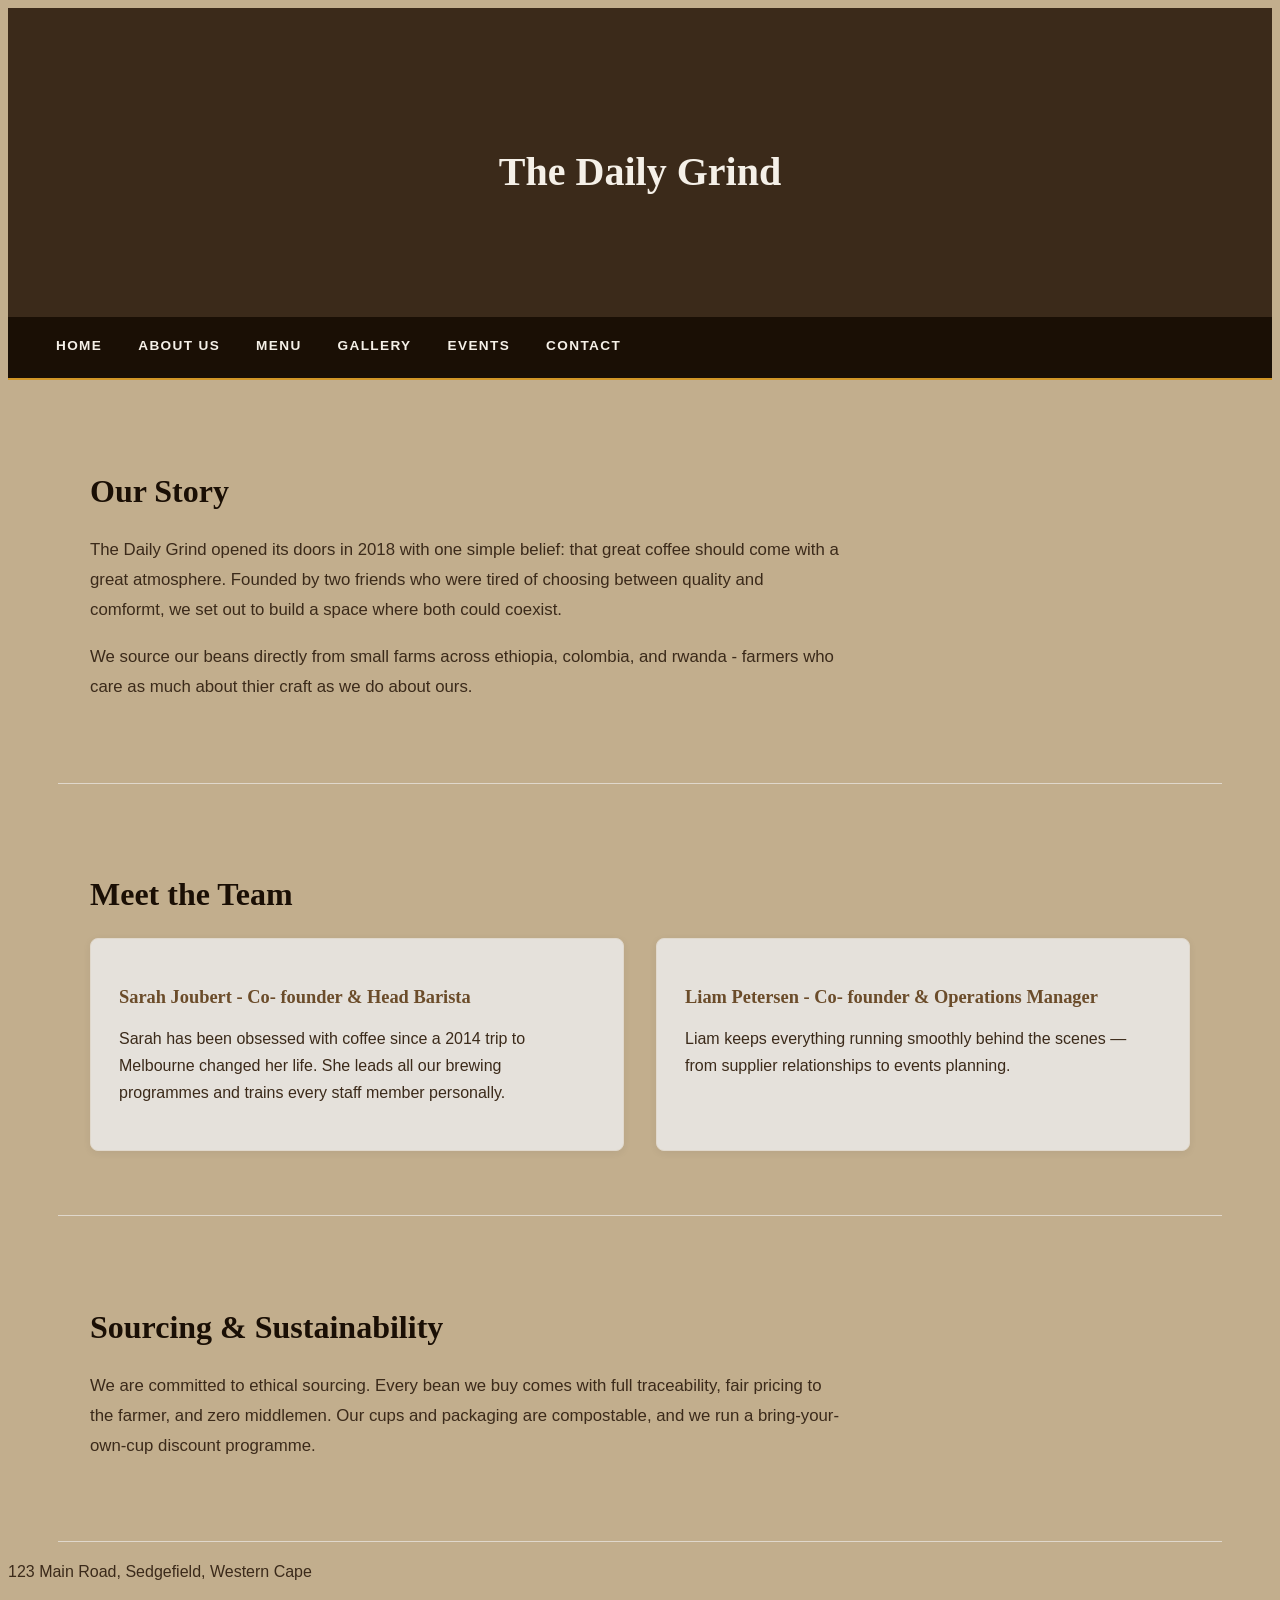
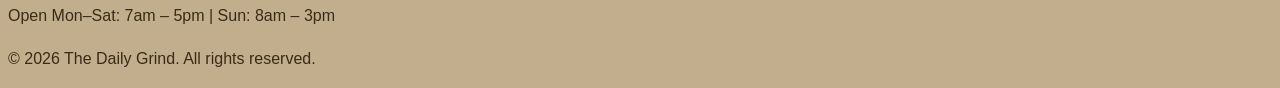
==== about.html @ 4b04cc8f "Add files via upload" ====
<!DOCTYPE html>
<html lang="en">
<head>
    <meta charset="UTF-8">
    <meta name="viewport" content="width=device-width, initial-scale=1.0">
    <title>The Daily Grind - Our Story</title>
        <link rel="stylesheet" href="../css/style.css">
</head>
<body>
    
    <header>
        <div class="about-hero">
        <h1>The Daily Grind</h1>
        </div>
    </header>

     <nav class="page-navbar">
        <ul class="nav-menu">
            <li class="nav-item">
                <a href="../index.html"class="nav-link">Home</a></li>
            <li class="nav-item">
                <a href="about.html"class="nav-link">About Us</a></li>
            <li class="nav-item">
                <a href="menu.html"class="nav-link">Menu</a></li>
            <li class="nav-item">
                <a href="gallery.html"class="nav-link">Gallery</a></li>
            <li class="nav-item">
                <a href="events.html"class="nav-link">Events</a></li>
            <li class="nav-item">
                <a href="contact.html"class="nav-link">Contact</a></li>
        </ul>
    </nav>

    <main>
        <section class="our-story">
            <h2>Our Story</h2>
            <p>
                The Daily Grind opened its doors in 2018 with one simple belief:  that great coffee should come with a great atmosphere. Founded by two friends who were tired of choosing between quality and comformt, we set out to build a space where both could coexist. 
            </p>
            <p> 
                We source our beans directly from small farms across ethiopia, colombia, and rwanda - farmers who care as much about thier craft as we do about ours.
            </p>
        </section>

<section class="meet-the-team">
                <h2>Meet the Team</h2>
<div class="team-grid">
      <div class="team-card">
                <h3>Sarah Joubert - Co- founder & Head Barista</h3>
                <p>
                    Sarah has been obsessed with coffee since a 2014 trip to Melbourne changed her life. She leads all our brewing programmes and trains every staff member personally.
                </p>
</div>
<div class="team-card">
            <article>
                <h3>Liam Petersen - Co- founder & Operations Manager</h3>
            <p>
                Liam keeps everything running smoothly behind the scenes — from supplier relationships to events planning.
            </p>
            </article>
</div>
</div>
        </section>

        <section class="sustainability">
            <h2>Sourcing &amp; Sustainability</h2>
            <p>
               We are committed to ethical sourcing. Every bean we buy comes with full traceability, fair pricing to the farmer, and zero middlemen. 
               Our cups and packaging are compostable, and we run a bring-your-own-cup discount programme.
            </p>
        </section> 
    </main>

    <footer>
      <p>123 Main Road, Sedgefield, Western Cape</p>
      <p>Open Mon–Sat: 7am – 5pm | Sun: 8am – 3pm</p>
      <p>&copy; 2026 The Daily Grind. All rights reserved.</p>
    </footer>  
</body>
</html>
---- css/style.css ----
/* ── BASE STYLES ── */
body {
  font-family: var(--font-body);
  font-size: 1rem;
  line-height: 1.7;
  color: var(--color-brown);
  background-color: var(--color-light);
}

h1, h2, h3, h4 {
  font-family: var(--font-heading);
  line-height: 1.25;
  color: var(--color-dark);
}

p {
  margin-bottom: 1rem;
}

a {
  color: var(--color-mid);
  text-decoration: none;
  transition: color 0.2s ease;
}

a:hover {
  color: var(--color-gold);
}

img {
  max-width: 100%;
  display: block;
}


/* ============================================
   HEADER
   ============================================ */
header {
  background-color: var(--color-brown);
  color: var(--color-cream);
  padding: 3rem 3rem;
  text-align: center;
}

.header-title {
  font-size: 2.8rem;
  color: var(--color-cream);
  letter-spacing: -0.02em;
  margin-bottom: 0.5rem;
}

.header-subtitle {
  font-size: 1.1rem;
  font-weight: 300;
  color: var(--color-gold);
  margin-bottom: 0;
}

/* ============================================
   NAVIGATION
   ============================================ */
nav.navbar {
  background-color: var(--color-dark);
  position: sticky;
  top: 0;
  z-index: 100;
  display: flex;
  align-items: center;
  justify-content: space-between;
  padding: 0 2rem;
  border-bottom: 2px solid var(--color-gold);
}

.nav-logo {
  text-decoration: none;
}

.logo-text {
  font-family: var(--font-heading);
  font-size: 1.3rem;
  font-style: italic;
  color: var(--color-gold);
  padding: 1rem 0;
}
/* ============================================
   PAGE NAVIGATION
   ============================================ */
nav.page-navbar {
  background-color: var(--color-dark);
  position:static;
  top: 0;
  z-index: 100;
  display: flex;
  align-items: center;
  justify-content: space-between;
  padding: 0 2rem;
  border-bottom: 2px solid var(--color-gold);
}

.page-nav-logo {
  text-decoration: none;
}

.logo-text {
  font-family: var(--font-heading);
  font-size: 1.3rem;
  font-style: italic;
  color: var(--color-gold);
  padding: 1rem 0;
}

/* remove default list styles */
.nav-menu {
  list-style: none;
  display: flex;
  align-items: center;
  gap: 0.25rem;
  margin: 0;
  padding: 0;
}

.nav-item {
  display: inline-block;
}

.nav-link {
  display: block;
  padding: 1.1rem 1rem;
  color: var(--color-cream);
  text-decoration: none;
  font-size: 0.85rem;
  font-weight: 700;
  letter-spacing: 0.1em;
  text-transform: uppercase;
  transition: color 0.2s ease, border-bottom 0.2s ease;
  border-bottom: 3px solid transparent;
}

.nav-link:hover {
  color: var(--color-gold);
  border-bottom: 3px solid var(--color-gold);
}

.nav-link.active {
  color: var(--color-gold);
  border-bottom: 3px solid var(--color-gold);
}

:root {
  --color-dark:    #1a0f05;
  --color-brown:   #3b2a1a;
  --color-mid:     #6b4c2a;
  --color-gold:    #d19628;
  --color-cream:   #f5f0e8;
  --color-light:   #c2ae8d;
  --color-white:   #ecebead7;
  --font-heading:  'Playfair Display', Georgia, serif;
  --font-body:     'Lato', Arial, sans-serif;
}
/* ============================================
   ABOUT PAGE
   ============================================ */
.about-hero {
  background-color: var(--color-brown);
  color: var(--color-cream);
  padding: 4rem 2rem;
  text-align: center;
}

.about-hero h1 {
  font-size: 2.5rem;
  color: var(--color-cream);
  margin-bottom: 0.5rem;
}

.about-hero p {
  color: var(--color-gold);
  font-size: 1.1rem;
}

.our-story,
.meet-the-team,
.sustainability {
  max-width: 1100px;
  margin: 0 auto;
  padding: 4rem 2rem;
  border-bottom: 1px solid #e0d8cc;
}

.our-story h2,
.meet-the-team h2,
.sustainability h2 {
  font-size: 2rem;
  margin-bottom: 1.5rem;
  color: var(--color-dark);
}

.our-story p,
.sustainability p {
  max-width: 750px;
  font-size: 1.05rem;
  line-height: 1.8;
}

/* team cards */
.team-grid {
  display: flex;
  gap: 2rem;
  flex-wrap: wrap;
}

.team-card {
  background-color: var(--color-white);
  border: 1px solid #e0d8cc;
  border-radius: 8px;
  padding: 1.75rem;
  flex: 1 1 280px;
  box-shadow: 0 2px 8px rgba(0,0,0,0.06);
}

.team-card h3 {
  font-size: 1.15rem;
  color: var(--color-mid);
  margin-bottom: 0.5rem;
}

/* ============================================
   MENU PAGE
   ============================================ */
.menu-hero {
  background-color: var(--color-brown);
  color: var(--color-cream);
  padding: 4rem 2rem;
  text-align: center;
}

.menu-hero h1 {
  font-size: 2.5rem;
  color: var(--color-cream);
  margin-bottom: 0.5rem;
}

.menu-hero p {
  color: var(--color-gold);
}

/* each menu section */
#beverages,
#food,
#catering {
  max-width: 1100px;
  margin: 0 auto;
  padding: 3rem 2rem;
  border-bottom: 1px solid #e0d8cc;
}

#beverages h2,
#food h2,
#catering h2 {
  font-size: 2rem;
  margin-bottom: 2rem;
  padding-bottom: 0.5rem;
  border-bottom: 2px solid var(--color-gold);
  display: inline-block;
}

/* image + list side by side */
.menu-category {
  display: flex;
  gap: 2.5rem;
  align-items: flex-start;
  margin-bottom: 2.5rem;
  flex-wrap: wrap;
}

.menu-category img {
  width: 280px;
  height: 220px;
  object-fit: cover;
  border-radius: 8px;
  flex-shrink: 0;
  box-shadow: 0 2px 10px rgba(0,0,0,0.1);
}

.menu-category h3 {
  font-size: 1.3rem;
  color: var(--color-mid);
  margin-bottom: 1rem;
}

.menu-category ul {
  list-style: none;
  padding: 0;
}

.menu-category li {
  padding: 0.5rem 0;
  border-bottom: 1px dashed #e0d8cc;
  font-size: 0.95rem;
  color: var(--color-brown);
}

.menu-category li:last-child {
  border-bottom: none;
}

/* catering list */
#catering ul {
  list-style: none;
  padding: 0;
  display: flex;
  flex-wrap: wrap;
  gap: 1rem;
  margin-bottom: 1.5rem;
}

#catering li {
  background-color: var(--color-cream);
  border: 1px solid #e0d8cc;
  border-radius: 4px;
  padding: 0.5rem 1rem;
  font-size: 0.95rem;
}

/* ============================================
   GALLERY PAGE
   ============================================ */
.gallery-hero {
  background-color: var(--color-brown);
  color: var(--color-cream);
  padding: 4rem 2rem;
  text-align: center;
}

.gallery-hero h1 {
  font-size: 2.5rem;
  color: var(--color-cream);
}

.gallery-section {
  max-width: 1100px;
  margin: 0 auto;
  padding: 3rem 2rem;
  border-bottom: 1px solid #c57f17;
}

.gallery-section h3 {
  font-size: 1.6rem;
  margin-bottom: 1.5rem;
  color: var(--color-dark);
}

.gallery-grid {
  display: grid;
  grid-template-columns: repeat(3, 1fr);
  gap: 1rem;
}

.gallery-grid img {
  width: 100%;
  height: 220px;
  object-fit: cover;
  border-radius: 8px;
  box-shadow: 0 2px 8px rgba(0,0,0,0.1);
  transition: transform 0.2s ease, box-shadow 0.2s ease;
}

.gallery-grid img:hover {
  transform: scale(1.02);
  box-shadow: 0 6px 20px rgba(0,0,0,0.15);
}

/* ============================================
   EVENTS PAGE
   ============================================ */
.events-hero {
  background-color: var(--color-brown);
  color: var(--color-cream);
  padding: 4rem 2rem;
  text-align: center;
}

.events-hero h1 {
  font-size: 2.5rem;
  color: var(--color-cream);
}

.events-list {
  max-width: 1100px;
  margin: 0 auto;
  padding: 3rem 2rem;
  list-style: none;
  display: flex;
  flex-direction: column;
  gap: 1.5rem;
}

.events-list article {
  background-color: var(--color-white);
  border: 1px solid #e0d8cc;
  border-left: 4px solid var(--color-gold);
  border-radius: 0 8px 8px 0;
  padding: 1.75rem;
  box-shadow: 0 2px 8px rgba(0,0,0,0.06);
  transition: box-shadow 0.2s ease;
}

.events-list article:hover {
  box-shadow: 0 4px 16px rgba(0,0,0,0.12);
}

.events-list h3 {
  font-size: 1.3rem;
  color: var(--color-mid);
  margin-bottom: 0.4rem;
}

.events-list p {
  font-size: 0.95rem;
  margin-bottom: 0.25rem;
}

/* ============================================
   CONTACT PAGE
   ============================================ */
.contact-hero {
  background-color: var(--color-brown);
  color: var(--color-cream);
  padding: 4rem 2rem;
  text-align: center;
}

.contact-hero h1 {
  font-size: 2.5rem;
  color: var(--color-cream);
}

#location,
#contact-form,
#faqs {
  max-width: 1100px;
  margin: 0 auto;
  padding: 3rem 2rem;
  border-bottom: 1px solid #e0d8cc;
}

#location h2,
#contact-form h2,
#faqs h2 {
  font-size: 2rem;
  margin-bottom: 1.5rem;
}

#location address {
  font-style: normal;
  line-height: 2;
  margin-bottom: 1rem;
}

/* google map iframe */
#location iframe {
  width: 100%;
  max-width: 700px;
  height: 400px;
  border: 0;
  border-radius: 8px;
  margin-top: 1.5rem;
  display: block;
}

/* contact form */
#contact-form form {
  display: flex;
  flex-direction: column;
  gap: 1.2rem;
  max-width: 600px;
}

#contact-form label {
  font-size: 0.9rem;
  font-weight: 700;
  color: var(--color-brown);
  margin-bottom: 0.25rem;
  display: block;
}

#contact-form input,
#contact-form select,
#contact-form textarea {
  width: 100%;
  padding: 0.75rem 1rem;
  font-family: var(--font-body);
  font-size: 0.95rem;
  border: 1.5px solid #c8b89a;
  border-radius: 4px;
  outline: none;
  background-color: var(--color-white);
  color: var(--color-dark);
  transition: border-color 0.2s ease;
}

#contact-form input:focus,
#contact-form select:focus,
#contact-form textarea:focus {
  border-color: var(--color-gold);
}

#contact-form textarea {
  resize: vertical;
  min-height: 140px;
}

/* FAQs using details/summary */
#faqs details {
  border: 1px solid #e0d8cc;
  border-radius: 6px;
  margin-bottom: 0.75rem;
  overflow: hidden;
}

#faqs summary {
  padding: 1rem 1.25rem;
  font-weight: 700;
  font-size: 0.95rem;
  cursor: pointer;
  background-color: var(--color-cream);
  color: var(--color-brown);
  list-style: none;
  transition: background-color 0.2s ease;
}

#faqs summary:hover {
  background-color: #ede6d8;
}

#faqs details[open] summary {
  border-bottom: 1px solid #e0d8cc;
  color: var(--color-mid);
}

#faqs details p {
  padding: 1rem 1.25rem;
  font-size: 0.95rem;
  margin-bottom: 0;
  background-color: var(--color-white);
}

/* ============================================
   PSEUDO-SELECTORS (requirement 3)
   ============================================ */
a:visited {
  color: var(--color-mid);
}

a:focus {
  outline: 2px solid var(--color-gold);
  outline-offset: 3px;
  border-radius: 2px;
}

input:focus,
textarea:focus,
select:focus,
button:focus {
  outline: 2px solid var(--color-gold);
}
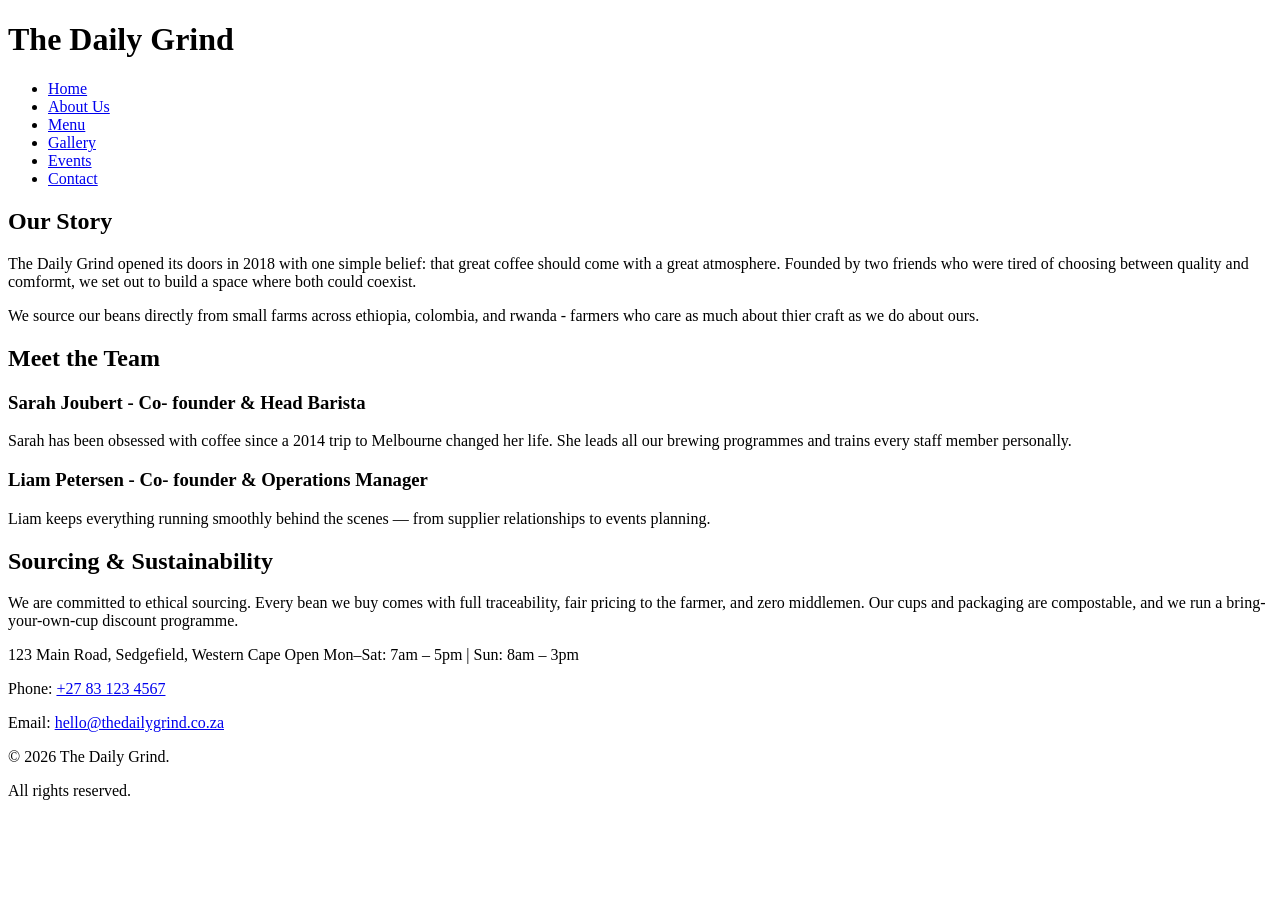
==== commit eb6191ee: "Add files via upload" ====
--- a/about.html
+++ b/about.html
@@ -3,8 +3,12 @@
 <head>
     <meta charset="UTF-8">
     <meta name="viewport" content="width=device-width, initial-scale=1.0">
+    <meta name="description" content="Learn about The Daily Grind — our story, our team, and our commitment to ethical coffee sourcing in Sedgefield." />
+    <meta name="keywords" content="about The Daily Grind, coffee shop story, Sedgefield cafe team" />
+    <meta name="author" content="Njabulo Mahumane" />
+    <meta name="robots" content="index, follow" />
     <title>The Daily Grind - Our Story</title>
-        <link rel="stylesheet" href="../css/style.css">
+        <link rel="stylesheet" href="/css/style.css">
 </head>
 <body>
     
@@ -71,10 +75,25 @@
         </section> 
     </main>
 
-    <footer>
-      <p>123 Main Road, Sedgefield, Western Cape</p>
-      <p>Open Mon–Sat: 7am – 5pm | Sun: 8am – 3pm</p>
-      <p>&copy; 2026 The Daily Grind. All rights reserved.</p>
-    </footer>  
+   <footer>
+    <div class="footer-left">
+        <span>123 Main Road, Sedgefield, Western Cape</span>
+        <span>Open Mon–Sat: 7am – 5pm | Sun: 8am – 3pm</span>
+    </div>
+    
+    <div class="footer-center">
+        <p>Phone: <a href="tel:+27831234567">+27 83 123 4567</a></p>
+        <p>Email: <a href="mailto:hello@thedailygrind.co.za">hello@thedailygrind.co.za</a></p>
+    </div>
+    
+    <div class="footer-right">
+        <p>&copy; <span id="year"></span> The Daily Grind.</p>
+        <p>All rights reserved.</p>
+    </div>
+</footer>
+<script>
+  document.getElementById('year').textContent = new Date().getFullYear();
+</script>
+</footer>
 </body>
 </html>
